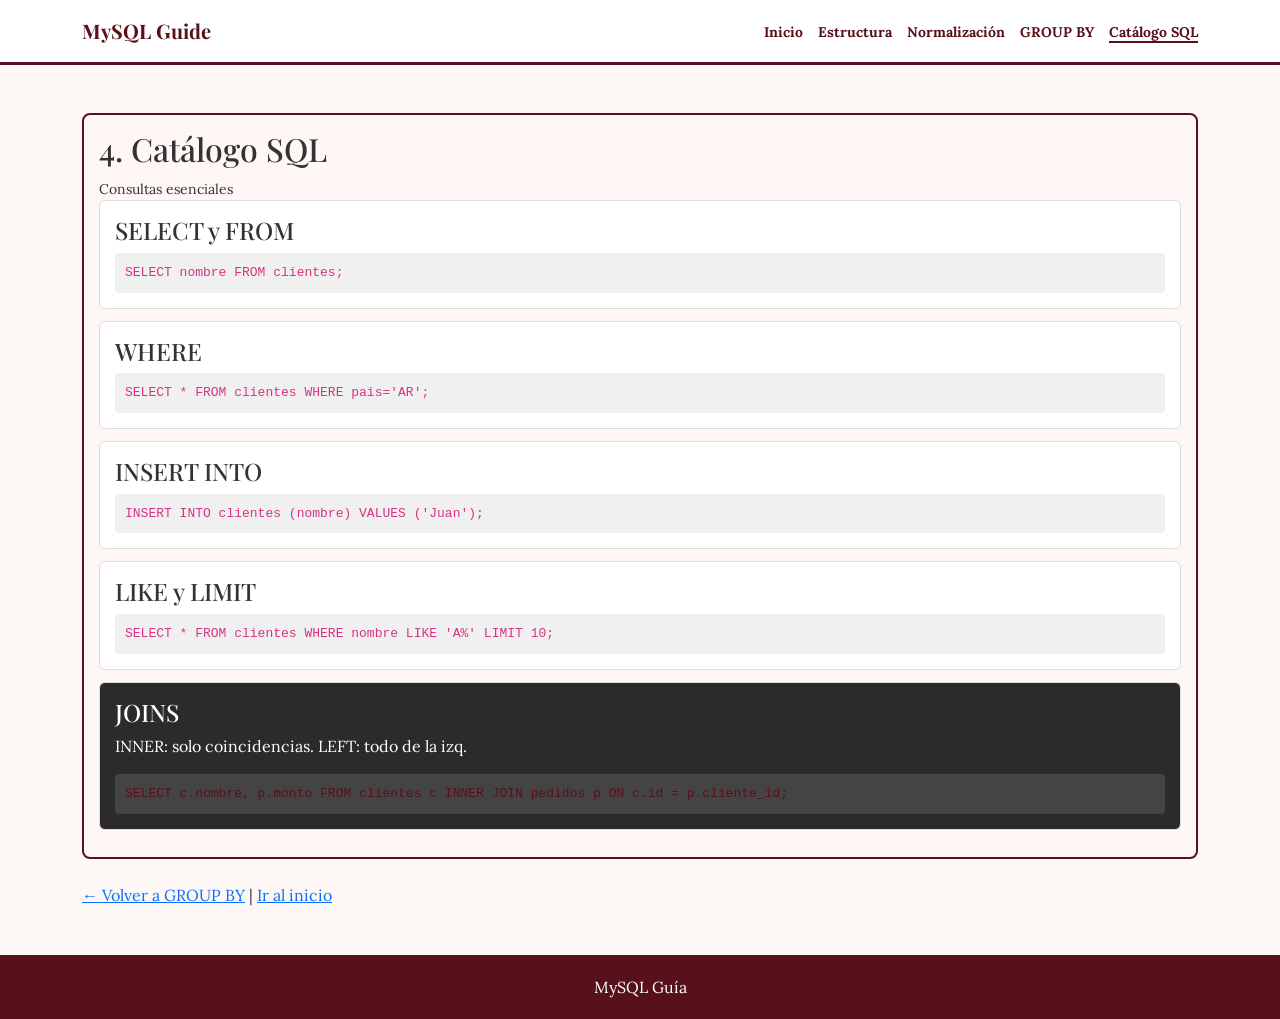
==== paginaweb/catalogo.html @ bc723621 "Add files via upload" ====
<!DOCTYPE html>
<html lang="es">
<head>
    <meta charset="UTF-8"><title>Catálogo SQL - MySQL Guide</title>
    <link href="https://cdn.jsdelivr.net/npm/bootstrap@5.3.3/dist/css/bootstrap.min.css" rel="stylesheet">
    <link href="https://fonts.googleapis.com/css2?family=Lora&family=Playfair+Display:wght@700&display=swap" rel="stylesheet">
    <link rel="stylesheet" href="style.css">
</head>
<body>
<nav class="navbar py-3"><div class="container d-flex justify-content-between"><span class="logo">MySQL <span>Guide</span></span><div class="menu d-none d-md-block"><a href="index.html">Inicio</a><a href="estructura.html">Estructura</a><a href="normalizacion.html">Normalización</a><a href="groupby.html">GROUP BY</a><a href="catalogo.html" style="border-bottom:2px solid #58111A;">Catálogo SQL</a></div></div></nav>
<main class="container my-5">
<div class="sidebar" style="position:static;">
<div class="sidebar-header"><h2>4. Catálogo SQL</h2><small>Consultas esenciales</small></div>
<div class="sidebar-body">
<div class="sql-box"><h4>SELECT y FROM</h4><code>SELECT nombre FROM clientes;</code></div>
<div class="sql-box"><h4>WHERE</h4><code>SELECT * FROM clientes WHERE pais='AR';</code></div>
<div class="sql-box"><h4>INSERT INTO</h4><code>INSERT INTO clientes (nombre) VALUES ('Juan');</code></div>
<div class="sql-box"><h4>LIKE y LIMIT</h4><code>SELECT * FROM clientes WHERE nombre LIKE 'A%' LIMIT 10;</code></div>
<div class="sql-box oscuro"><h4>JOINS</h4><p>INNER: solo coincidencias. LEFT: todo de la izq.</p><code>SELECT c.nombre, p.monto FROM clientes c INNER JOIN pedidos p ON c.id = p.cliente_id;</code></div>
</div></div>
<div class="mt-4"><a href="groupby.html">← Volver a GROUP BY</a> | <a href="index.html">Ir al inicio</a></div>
</main>
<footer>MySQL Guía</footer>
</body>
</html>
---- paginaweb/style.css ----
body{ font-family: 'Lora', serif; background: #fdf8f5; margin:0; color:#333; }
h1,h2,h3,h4{ font-family: 'Playfair Display', serif; }

.navbar{ background: white; border-bottom: 3px solid #58111A; padding: 12px 0; position: sticky; top:0; z-index:10; }
.logo{ font-weight: bold; color: #58111A; font-size: 20px; font-family: 'Playfair Display', serif; }
.menu a{ color: #58111A; text-decoration: none; margin-left: 15px; font-weight: bold; font-size: 14px; }
.menu a:hover{ text-decoration: underline; }

.portada{ background: #58111A; color: white; text-align: center; padding: 50px 0; }
.badge{ background: white; color: #58111A; padding: 5px 15px; border-radius: 20px; font-weight: bold; display:inline-block; margin-top:10px; }

.seccion{ margin-bottom: 50px; background: white; padding: 20px; border-radius: 8px; border: 1px solid #eee; }
.seccion h2{ color: #58111A; border-bottom: 2px solid #58111A; padding-bottom: 8px; margin-bottom: 20px; }

.card, .card-simple, .sql-box{ background: white; border:1px solid #ddd; padding:15px; border-radius:6px; margin-bottom:12px; }
.card{ border-left:5px solid #58111A; }
.card.verde{ background:#e8f5e9; border-left:5px solid white; }
.card.verde h3{ color:#7d3e2e; }
.card-simple{ text-align:center; }

.sql-box code{ background:#f0f0f0; display:block; padding:10px; margin-top:8px; border-radius:4px; font-size:13px; }
.sql-box.oscuro{ background:#2b2b2b; color:white; }
.sql-box.oscuro code{ background:#444; color:#58111A; }

.sidebar{ background: #fff7f5; border: 2px solid #58111A; padding: 15px; border-radius: 8px; position: sticky; top: 70px; }

footer{ background:#58111A; color:white; text-align:center; padding:20px; margin-top:30px; }
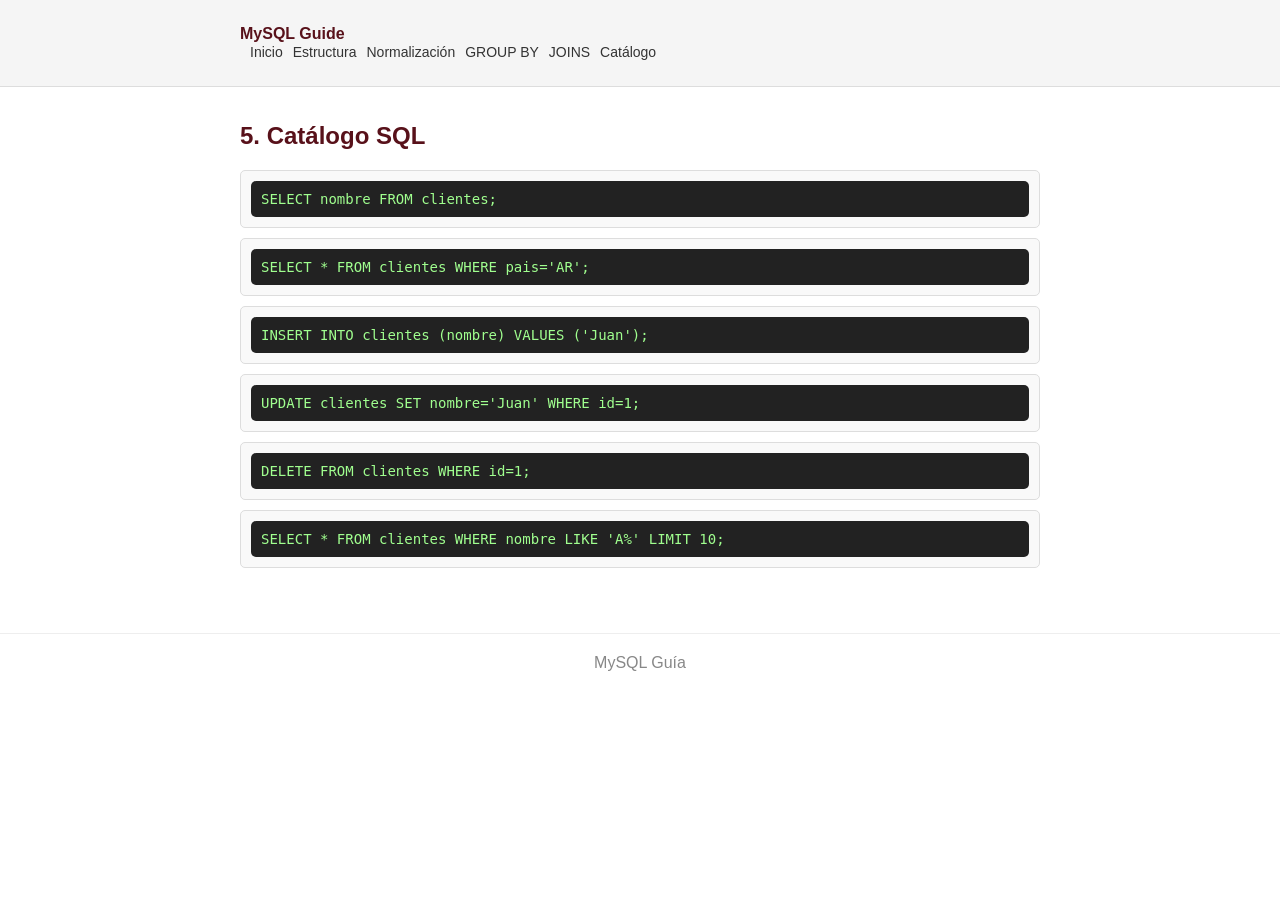
==== commit dff74545: "Add files via upload" ====
--- a/paginaweb/catalogo.html
+++ b/paginaweb/catalogo.html
@@ -1,24 +1,18 @@
 <!DOCTYPE html>
 <html lang="es">
-<head>
-    <meta charset="UTF-8"><title>Catálogo SQL - MySQL Guide</title>
-    <link href="https://cdn.jsdelivr.net/npm/bootstrap@5.3.3/dist/css/bootstrap.min.css" rel="stylesheet">
-    <link href="https://fonts.googleapis.com/css2?family=Lora&family=Playfair+Display:wght@700&display=swap" rel="stylesheet">
-    <link rel="stylesheet" href="style.css">
-</head>
+<head><meta charset="UTF-8"><title>Catálogo</title><link rel="stylesheet" href="style.css"></head>
 <body>
-<nav class="navbar py-3"><div class="container d-flex justify-content-between"><span class="logo">MySQL <span>Guide</span></span><div class="menu d-none d-md-block"><a href="index.html">Inicio</a><a href="estructura.html">Estructura</a><a href="normalizacion.html">Normalización</a><a href="groupby.html">GROUP BY</a><a href="catalogo.html" style="border-bottom:2px solid #58111A;">Catálogo SQL</a></div></div></nav>
-<main class="container my-5">
-<div class="sidebar" style="position:static;">
-<div class="sidebar-header"><h2>4. Catálogo SQL</h2><small>Consultas esenciales</small></div>
-<div class="sidebar-body">
-<div class="sql-box"><h4>SELECT y FROM</h4><code>SELECT nombre FROM clientes;</code></div>
-<div class="sql-box"><h4>WHERE</h4><code>SELECT * FROM clientes WHERE pais='AR';</code></div>
-<div class="sql-box"><h4>INSERT INTO</h4><code>INSERT INTO clientes (nombre) VALUES ('Juan');</code></div>
-<div class="sql-box"><h4>LIKE y LIMIT</h4><code>SELECT * FROM clientes WHERE nombre LIKE 'A%' LIMIT 10;</code></div>
-<div class="sql-box oscuro"><h4>JOINS</h4><p>INNER: solo coincidencias. LEFT: todo de la izq.</p><code>SELECT c.nombre, p.monto FROM clientes c INNER JOIN pedidos p ON c.id = p.cliente_id;</code></div>
-</div></div>
-<div class="mt-4"><a href="groupby.html">← Volver a GROUP BY</a> | <a href="index.html">Ir al inicio</a></div>
+<nav class="navbar"><div class="container"><span class="logo">MySQL Guide</span><div class="menu"><a href="index.html">Inicio</a><a href="estructura.html">Estructura</a><a href="normalizacion.html">Normalización</a><a href="groupby.html">GROUP BY</a><a href="joins.html">JOINS</a><a href="catalogo.html">Catálogo</a></div></div></nav>
+<main class="container">
+<section class="seccion">
+<h2>5. Catálogo SQL</h2>
+<div class="sql-box"><code>SELECT nombre FROM clientes;</code></div>
+<div class="sql-box"><code>SELECT * FROM clientes WHERE pais='AR';</code></div>
+<div class="sql-box"><code>INSERT INTO clientes (nombre) VALUES ('Juan');</code></div>
+<div class="sql-box"><code>UPDATE clientes SET nombre='Juan' WHERE id=1;</code></div>
+<div class="sql-box"><code>DELETE FROM clientes WHERE id=1;</code></div>
+<div class="sql-box"><code>SELECT * FROM clientes WHERE nombre LIKE 'A%' LIMIT 10;</code></div>
+</section>
 </main>
 <footer>MySQL Guía</footer>
 </body>
--- a/paginaweb/style.css
+++ b/paginaweb/style.css
@@ -1,29 +1,79 @@
 
-
-body{ font-family: 'Lora', serif; background: #fdf8f5; margin:0; color:#333; }
-h1,h2,h3,h4{ font-family: 'Playfair Display', serif; }
-
-.navbar{ background: white; border-bottom: 3px solid #58111A; padding: 12px 0; position: sticky; top:0; z-index:10; }
-.logo{ font-weight: bold; color: #58111A; font-size: 20px; font-family: 'Playfair Display', serif; }
-.menu a{ color: #58111A; text-decoration: none; margin-left: 15px; font-weight: bold; font-size: 14px; }
-.menu a:hover{ text-decoration: underline; }
-
-.portada{ background: #58111A; color: white; text-align: center; padding: 50px 0; }
-.badge{ background: white; color: #58111A; padding: 5px 15px; border-radius: 20px; font-weight: bold; display:inline-block; margin-top:10px; }
-
-.seccion{ margin-bottom: 50px; background: white; padding: 20px; border-radius: 8px; border: 1px solid #eee; }
-.seccion h2{ color: #58111A; border-bottom: 2px solid #58111A; padding-bottom: 8px; margin-bottom: 20px; }
-
-.card, .card-simple, .sql-box{ background: white; border:1px solid #ddd; padding:15px; border-radius:6px; margin-bottom:12px; }
-.card{ border-left:5px solid #58111A; }
-.card.verde{ background:#e8f5e9; border-left:5px solid white; }
-.card.verde h3{ color:#7d3e2e; }
-.card-simple{ text-align:center; }
-
-.sql-box code{ background:#f0f0f0; display:block; padding:10px; margin-top:8px; border-radius:4px; font-size:13px; }
-.sql-box.oscuro{ background:#2b2b2b; color:white; }
-.sql-box.oscuro code{ background:#444; color:#58111A; }
-
-.sidebar{ background: #fff7f5; border: 2px solid #58111A; padding: 15px; border-radius: 8px; position: sticky; top: 70px; }
-
-footer{ background:#58111A; color:white; text-align:center; padding:20px; margin-top:30px; }
+body {
+    font-family: Arial, sans-serif;
+    margin: 0;
+    background-color: white;
+    color: #222;
+  }
+  
+  .container {
+    max-width: 800px;
+    margin: 0 auto;
+    padding: 15px;
+  }
+  
+  .navbar {
+    background-color: #f5f5f5;
+    border-bottom: 1px solid #ddd;
+    padding: 10px 0;
+  }
+  
+  .logo {
+    font-weight: bold;
+    color: #58111A;
+  }
+  
+  .menu a {
+    text-decoration: none;
+    color: #333;
+    margin-left: 10px;
+    font-size: 14px;
+  }
+  
+  .menu a:hover {
+    color: #58111A;
+  }
+  
+  .portada {
+    background-color: #fafafa;
+    padding: 30px 0;
+    border-bottom: 1px solid #eee;
+  }
+  
+  .portada h1 {
+    color: #58111A;
+  }
+  
+  .seccion {
+    margin-top: 20px;
+  }
+  
+  .seccion h2 {
+    color: #58111A;
+  }
+  
+  .sql-box {
+    background-color: #f9f9f9;
+    border: 1px solid #ddd;
+    border-radius: 5px;
+    padding: 10px;
+    margin: 10px 0;
+  }
+  
+  .sql-box code {
+    background-color: #222;
+    color: #a0ff8f;
+    display: block;
+    padding: 10px;
+    border-radius: 5px;
+    font-size: 14px;
+  }
+  
+  footer {
+    text-align: center;
+    padding: 20px;
+    color: #888;
+    border-top: 1px solid #eee;
+    margin-top: 40px;
+  }
+  
